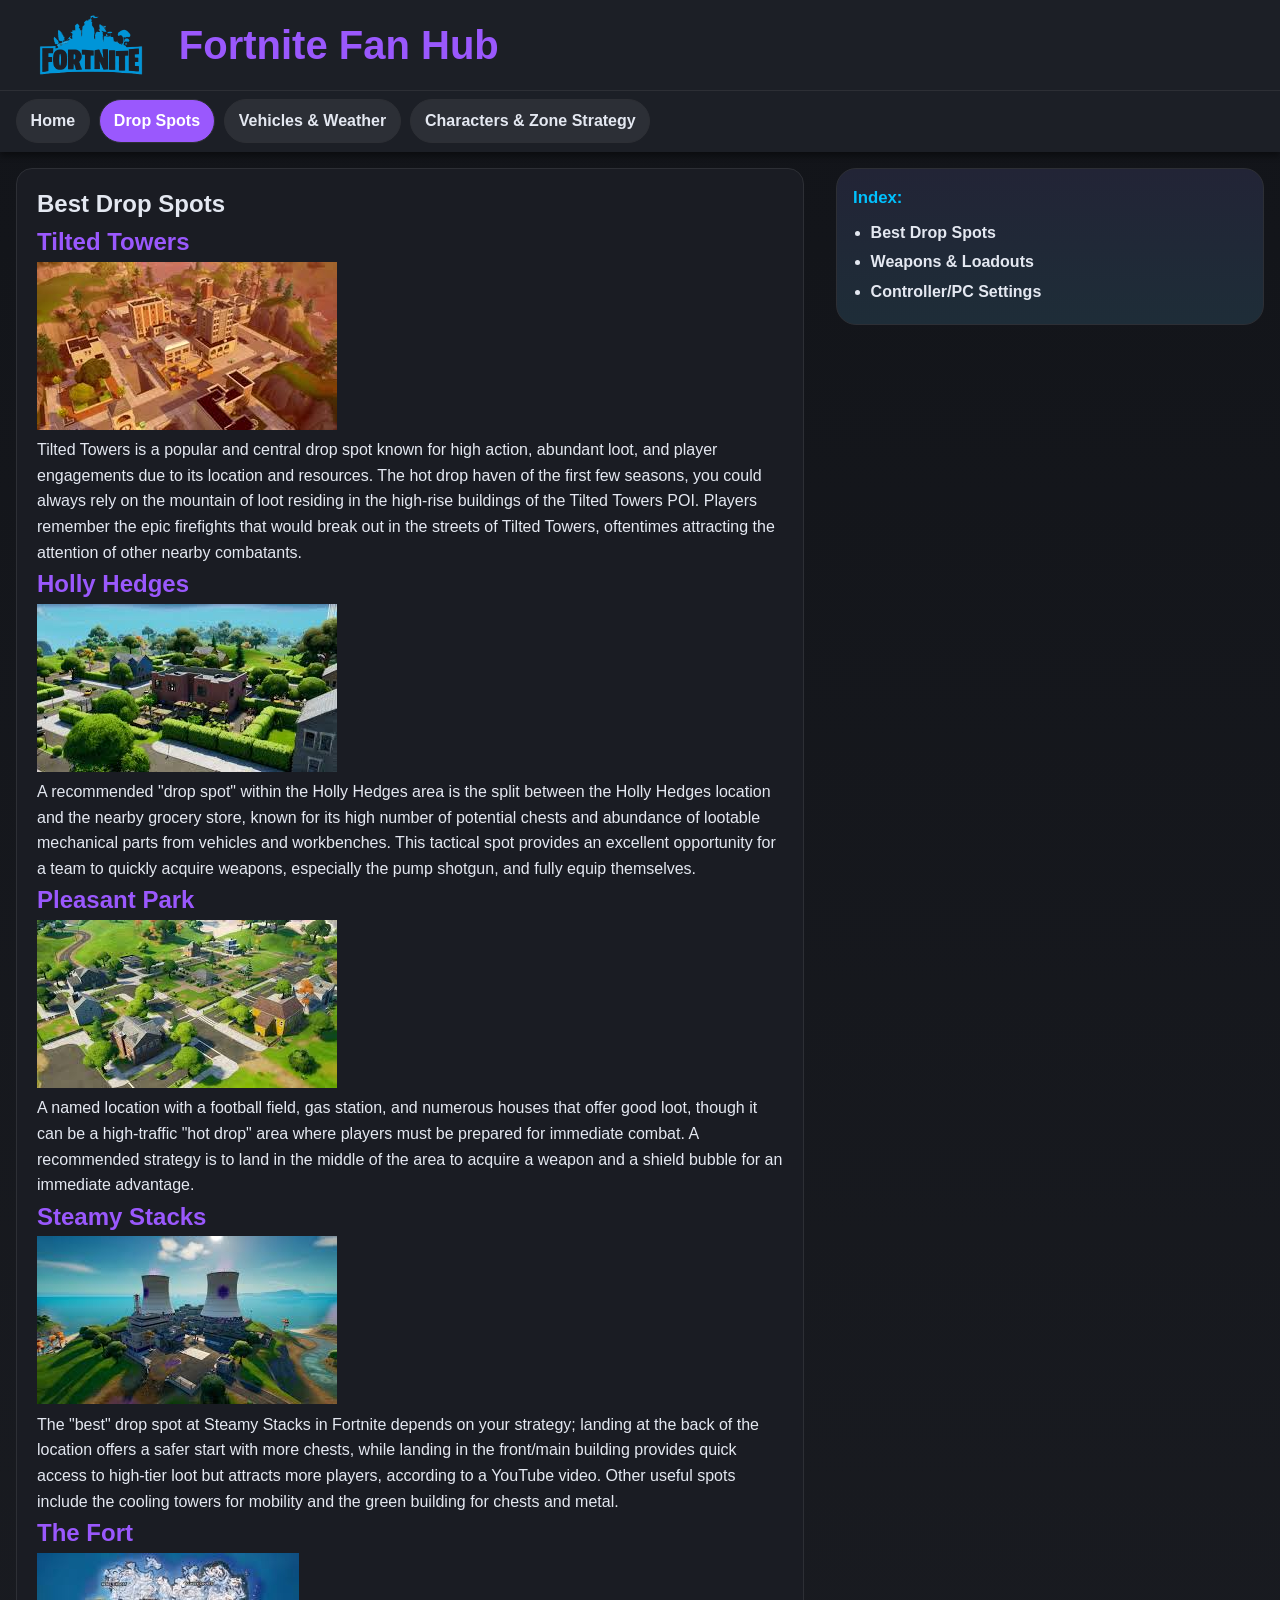
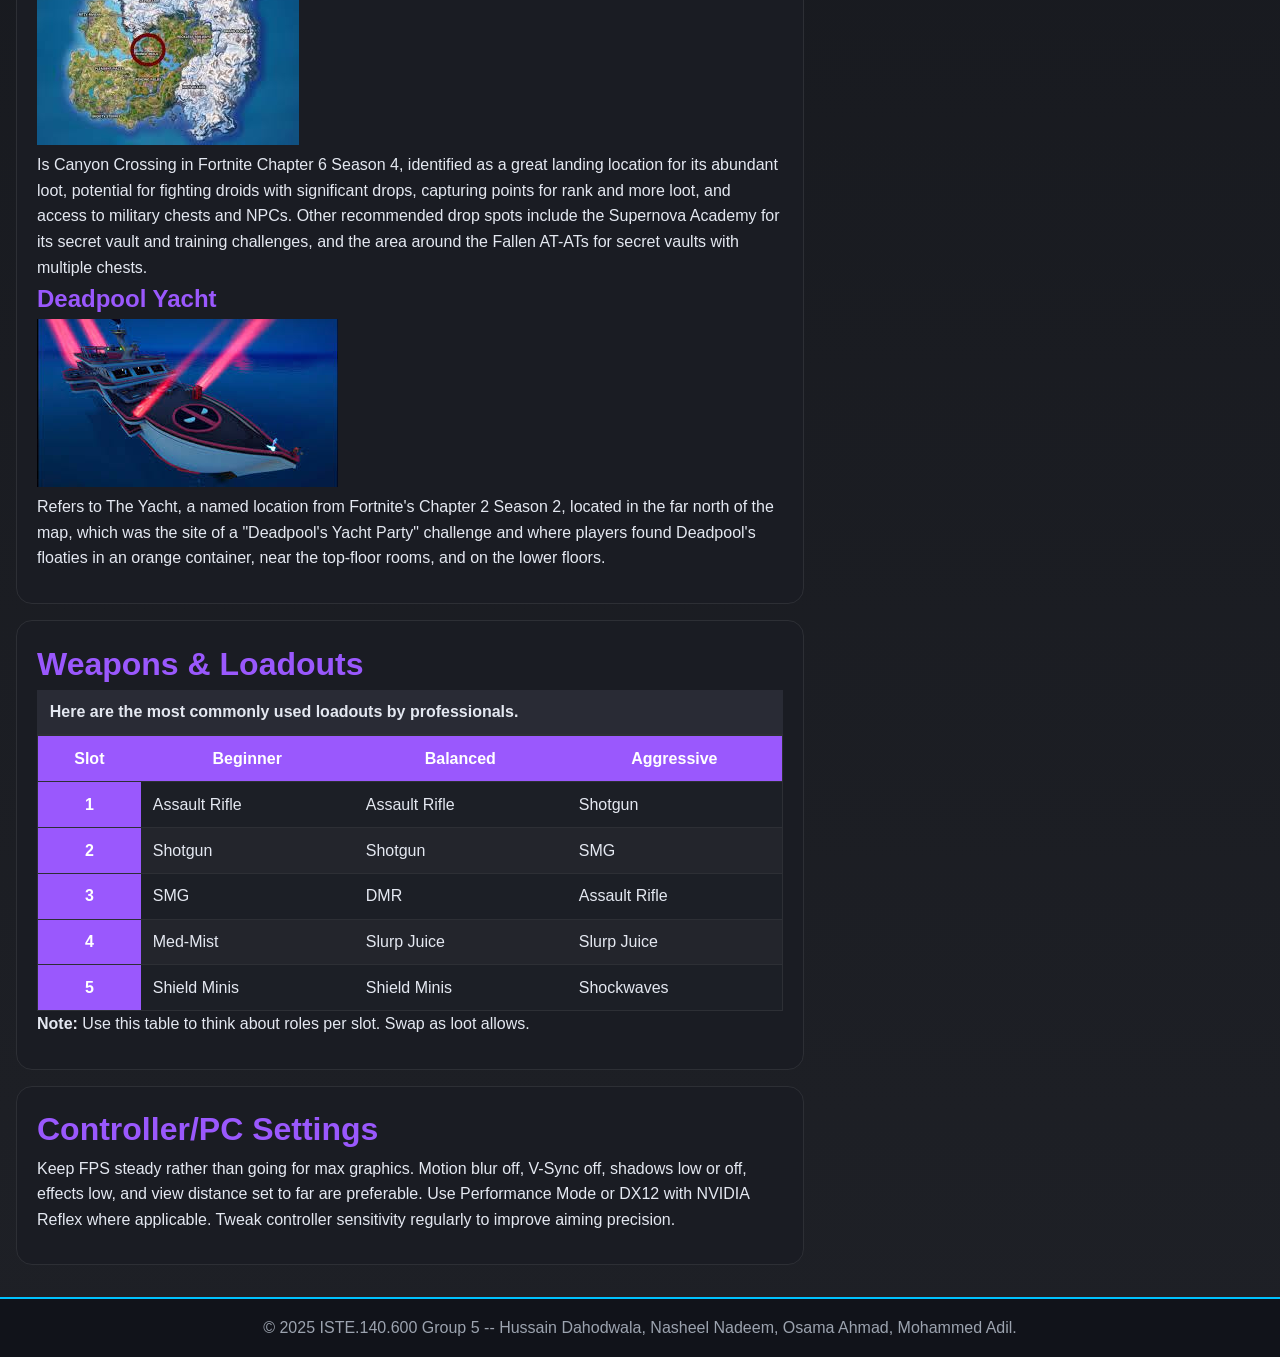
==== Informative Website/page2.html @ cb5ce431 "Updated Informative Website" ====
<!doctype html>
<html lang="en">
<head>
  <meta charset="utf-8">
  <meta name="viewport" content="width=device-width, initial-scale=1">
  <title>Drop Spots & Loadouts — Fortnite Fan Hub</title>
  <!-- Link to css file -->
  <link rel="stylesheet" href="assets/css/style.css">
</head>
<body>
  <!-- Skip link to improve accessibility -->
  <a class="skip-link" href="#main">Skip to content</a>
  <div class="wrapper">
    <!-- Site Header with logo and navigation -->
    <header class="site-header">
      <div class="brand">
        <!-- Logo image -->
        <img src="assets/images/logo.png" alt="Fortnite Fan Hub logo" width="150" height="60">
        <h1>Fortnite Fan Hub</h1>
      </div>
      <!-- Primary navigation bar -->
      <nav class="primary" aria-label="Primary">
        <ul>
          <li><a href="index.html">Home</a></li>
          <li><a href="page2.html" aria-current="page">Drop Spots</a></li>
          <li><a href="page3.html">Vehicles & Weather</a></li>
          <li><a href="page4.html">Characters & Zone Strategy</a></li>
        </ul>
      </nav>
    </header>

    <!-- The main class that contains the main content  -->
    <div class="content">
      <main id="main">
        <article class="card" id="drop-spots">
          <h1>Best Drop Spots</h1>
          <dl>
            <dt>Tilted Towers</dt>
            <dd>
              <img src="assets/images/tilted.jpeg" alt="Tilted Towers image">
              <p>Tilted Towers is a popular and central drop spot known for high action, abundant loot, and player engagements due to its location and resources. The hot drop haven of the first few seasons, you could always rely on the mountain of loot residing in the high-rise buildings of the Tilted Towers POI. Players remember the epic firefights that would break out in the streets of Tilted Towers, oftentimes attracting the attention of other nearby combatants.</p>
            </dd>

            <dt>Holly Hedges</dt>
            <dd>
              <img src="assets/images/holly.jpeg" alt="Holly Hedges image">
              <p>A recommended "drop spot" within the Holly Hedges area is the split between the Holly Hedges location and the nearby grocery store, known for its high number of potential chests and abundance of lootable mechanical parts from vehicles and workbenches. This tactical spot provides an excellent opportunity for a team to quickly acquire weapons, especially the pump shotgun, and fully equip themselves.</p>
            </dd>

            <dt>Pleasant Park</dt>
            <dd>
              <img src="assets/images/pp.jpeg" alt="Pleasant Park image">
              <p>A named location with a football field, gas station, and numerous houses that offer good loot, though it can be a high-traffic "hot drop" area where players must be prepared for immediate combat. A recommended strategy is to land in the middle of the area to acquire a weapon and a shield bubble for an immediate advantage.</p>
            </dd>

            <dt>Steamy Stacks</dt>
            <dd>
              <img src="assets/images/ss.jpeg" alt="Steamy Stacks image">
              <p>The "best" drop spot at Steamy Stacks in Fortnite depends on your strategy; landing at the back of the location offers a safer start with more chests, while landing in the front/main building provides quick access to high-tier loot but attracts more players, according to a YouTube video. Other useful spots include the cooling towers for mobility and the green building for chests and metal.</p>
            </dd>

            <dt>The Fort</dt>
            <dd>
              <img src="assets/images/fort.jpeg" alt="The Fort image">
              <p>Is Canyon Crossing in Fortnite Chapter 6 Season 4, identified as a great landing location for its abundant loot, potential for fighting droids with significant drops, capturing points for rank and more loot, and access to military chests and NPCs. Other recommended drop spots include the Supernova Academy for its secret vault and training challenges, and the area around the Fallen AT-ATs for secret vaults with multiple chests. </p>
            </dd>

            <dt>Deadpool Yacht</dt>
            <dd>
              <img src="assets/images/deadpool.jpeg" alt="Deadpool Yacht image">
              <p>Refers to The Yacht, a named location from Fortnite's Chapter 2 Season 2, located in the far north of the map, which was the site of a "Deadpool's Yacht Party" challenge and where players found Deadpool's floaties in an orange container, near the top-floor rooms, and on the lower floors. </p>
            </dd>
          </dl>
        </article>

        <!-- Content that describes loadouts and weapons to use -->
        <article class="card" id="weapons">
          <h2>Weapons &amp; Loadouts</h2>
          <table class="data">
            <caption>Here are the most commonly used loadouts by professionals.</caption>
            <thead>
              <tr>
                <th scope="col">Slot</th>
                <th scope="col">Beginner</th>
                <th scope="col">Balanced</th>
                <th scope="col">Aggressive</th>
              </tr>
            </thead>
            <tbody>
              <tr><th scope="row">1</th><td>Assault Rifle</td><td>Assault Rifle</td><td>Shotgun</td></tr>
              <tr><th scope="row">2</th><td>Shotgun</td><td>Shotgun</td><td>SMG</td></tr>
              <tr><th scope="row">3</th><td>SMG</td><td>DMR</td><td>Assault Rifle</td></tr>
              <tr><th scope="row">4</th><td>Med-Mist</td><td>Slurp Juice</td><td>Slurp Juice</td></tr>
              <tr><th scope="row">5</th><td>Shield Minis</td><td>Shield Minis</td><td>Shockwaves</td></tr>
            </tbody>
          </table>
          <p><strong>Note:</strong> Use this table to think about roles per slot. Swap as loot allows.</p>
        </article>

        <!-- Content that describes recommened settings to use for controller users and pc users -->
        <article class="card" id="settings">
          <h2>Controller/PC Settings</h2>
          <p>Keep FPS steady rather than going for max graphics. Motion blur off, V-Sync off, shadows low or off, effects low, and view distance set to far are preferable. Use Performance Mode or DX12 with NVIDIA Reflex where applicable. Tweak controller sensitivity regularly to improve aiming precision.</p>
        </article>
      </main>

      <!-- Aside sidebar that points and scrolls to different parts of the html structure  -->
      <aside class="sidebar" aria-label="Sidebar">
        <h2>Index:</h2>
        <ul>
          <li><a href="#drop-spots">Best Drop Spots</a></li>
          <li><a href="#weapons">Weapons &amp; Loadouts</a></li>
          <li><a href="#settings">Controller/PC Settings</a></li>
        </ul>
      </aside>
    </div>

    <!-- Footer, that shows at the bottom of the webpage, copyright information and names -->
    <footer class="site-footer">
      &copy; 2025 ISTE.140.600 Group 5 -- Hussain Dahodwala, Nasheel Nadeem, Osama Ahmad, Mohammed Adil.
    </footer>
  </div>
</body>
</html>
---- Informative Website/assets/css/style.css ----
/* ISTE-140 Project 1 — Parts 1–3
   Student: Hussain Dahodwala, Osama Ahmad, Nasheel Nadeem, Mohammed Adil
   Theme: Fortnite Fan Hub
   NOTE (from assignment): Pages can have more elements and subsections
   and a more complex layout, but must follow the general rules and cannot
   miss any of the required elements (header, nav, main, aside, footer).
*/

:root{
  --ink:#0e1015;              
  --accent:#9A58FD;           
  --accent2:#00c2ff;         
  --border:#2d2f35;          
  --card:#1a1c23;             
  --text-light:#e4e8f1;       
}

*{margin:0;padding:0;box-sizing:border-box}
body{
  min-height:100vh; /* Incase */
  font:16px/1.6 Arial, sans-serif;
  color:var(--text-light);         
  background:linear-gradient(180deg,#121419,#1e2026); /* 180 means it goes from top to bottom */
}

/* --- Page wrapper for footer push --- */
.wrapper{
  width:100%; /* full screen */
  max-width:100%; /* doesn't exceed the full screen */
  margin:0 auto; /* removes any margin */
  min-height:100vh; /* pushes the footer down to the bottom */
  display:flex; /* convert it into a flex to help in pushing the footer down */
  flex-direction:column; /* header -> content -> footer. */
}

.content{
  flex:1;
  padding:1rem; /* the space between the main bar and the content in middle */
}

/* --- Header --- */
.site-header{
  position:sticky;
  top:0;
  z-index:10; /* Header type is sticky which keeps it at the top even if scrolling down */
  background:#1c1f26;
  box-shadow: 0 4px 6px rgba(0,0,0,0.4);
}

/* For the picture and writing to be in the same line (in the top of the page) */
.brand{
  display:flex;
  align-items:center;
  gap:.8rem;
  padding:.8rem 1rem;
}

.brand h1{
  font-size:2.5rem;
  color:var(--accent);  
}

/* The Bar */
nav.primary{
  border-top:1px solid var(--border);
  background:#1c1f26;
}

/* Categories */
nav.primary ul{
  list-style:none;
  display:flex; /* Used to put them side by side */
  gap:.6rem;
  flex-wrap:wrap; /* If categories exceeded then have another line */
  padding:.55rem 1rem;
}

/* Categories */
nav.primary a{
  display:inline-block; /* Makes the button act as a block */
  padding:.5rem .85rem; /* space sizes on sides and top/bottom */
  text-decoration:none; /* No underline */
  font-weight:700;
  color:var(--text-light);     
  background:#2c2f36;        
  border:1px solid var(--border);
  border-radius:999px; /* To make the button fully round */
  transition:all 0.3s ease;    
}

/* Active page tab */
nav.primary a[aria-current="page"] {
  background: var(--accent); /* active purple */
  color: #fff;               /* active text */
}

/* When the mouse is on the button */
nav.primary a:hover{
  background:var(--accent);
  color:#fff;
  transform: scale(1.05);      /* This helps in making a small pop in the  */
}

/* main + sidebar */
main,.sidebar{width:100%;}
@media(min-width:900px){
  .content{display:flex;gap:2rem;align-items:flex-start;}
  main{flex:2;} /* Welcome Gamers part */
  .sidebar{flex:1;} /* Quick links */
  .aside-left{flex-direction:row-reverse;} /* swap columns */
}

/* Sidebar */
.sidebar{
  background: linear-gradient(180deg,#222436,#1e2d38); 
  border:1px solid var(--border);
  border-radius:20px;         
  padding:1rem;
}
.sidebar h2{
  font-size:1.05rem;
  margin-bottom:.5rem; /* For heading */
  color:var(--accent2);         
}
.sidebar p{color:#9ca3af;} /* paragraph */
.sidebar ul{margin:.5rem 0 0 1.1rem;} /* unordered list */
.sidebar li{margin:.25rem 0;} /* list have vertical space between each list item */
.sidebar a{
  text-decoration:none;
  font-weight:600;
  color:var(--text-light);     
}
.sidebar a:hover{
  text-decoration:underline;
  color:var(--accent2);         
}

/* Cards */
.card{
  background:var(--card);
  border:1px solid var(--border);
  border-radius:16px;
  padding:1rem 1.25rem 2rem; /* top right bottom left */
  margin-bottom:1rem;
  color:var(--text-light);     
}
.card:hover{
  box-shadow: 0 12px 24px rgba(0,0,0,0.45); 
}
.card h2{
  font-size:2rem;
  margin-top:.1rem; /* For heading */
  color:var(--accent);          
}
.card h3{
  font-size:1.5rem;
  margin-top:.1rem; /* For heading */
  color:var(--accent2);         
}
.card ul{
  padding-left: 1.5em;
}
.card dt{
  font-size: 1.5em;
  font-weight: bold;
  color: #9A58FD;
}

/* Home Image */
.figure-wrap{
  float:right;
  width:min(38%,420px);
  margin:0 0 1rem 1rem; /* top right bottom left */
  border:1px solid var(--border);
  border-radius:16px;
  overflow:hidden;
  background:#1f2026;
  box-shadow: 0 4px 6px #000;
}
.figure-wrap img{display:block;width:100%;height:auto;}
.figure-wrap figcaption{
  font-size:.85rem;
  padding:.4rem .6rem;
  background:#11131a;
  border-top:1px solid var(--border);
  color:var(--text-light);
}

/* Tables */
table.data{
  width:100%;
  border-collapse:collapse;
  border:1px solid var(--border);
  background:#1c1f26;
  color:var(--text-light);
}
table.data caption{
  text-align:left;
  font-weight:700;
  padding:.6rem .8rem;
  background:#292b35;
  border-bottom:1px solid var(--border);
}
table.data th,table.data td{
  padding:.6rem .75rem;
  border-top:1px solid var(--border);
}
table.data th{
  background:var(--accent);     
  color:#fff;                   
}
tbody tr:nth-child(even){
  background:#23252c;
}
tbody tr:hover {
  background:#2c2f38;
}

/* Footer */
.site-footer{
  margin-top:0;
  padding:1rem 1.25rem;
  border-top:2px solid var(--accent2); 
  background:#11131a;             
  color:#9ca3af;                   
  text-align:center;
}

/* Accessibility */
.skip-link{
  position:absolute;
  left:-9999px;
  width:1px;
  height:1px;
  overflow:hidden;
}
.skip-link:focus{
  position:static;
  width:auto;
  height:auto;
  padding:.4rem .6rem;
  background:#000;
  color:#fff;
  border-radius:12px;
}

/* Helps in focus mode when your mouse is on one of the buttons */
a:focus,button:focus{
  outline:3px solid var(--accent2);
  outline-offset:2px;
}
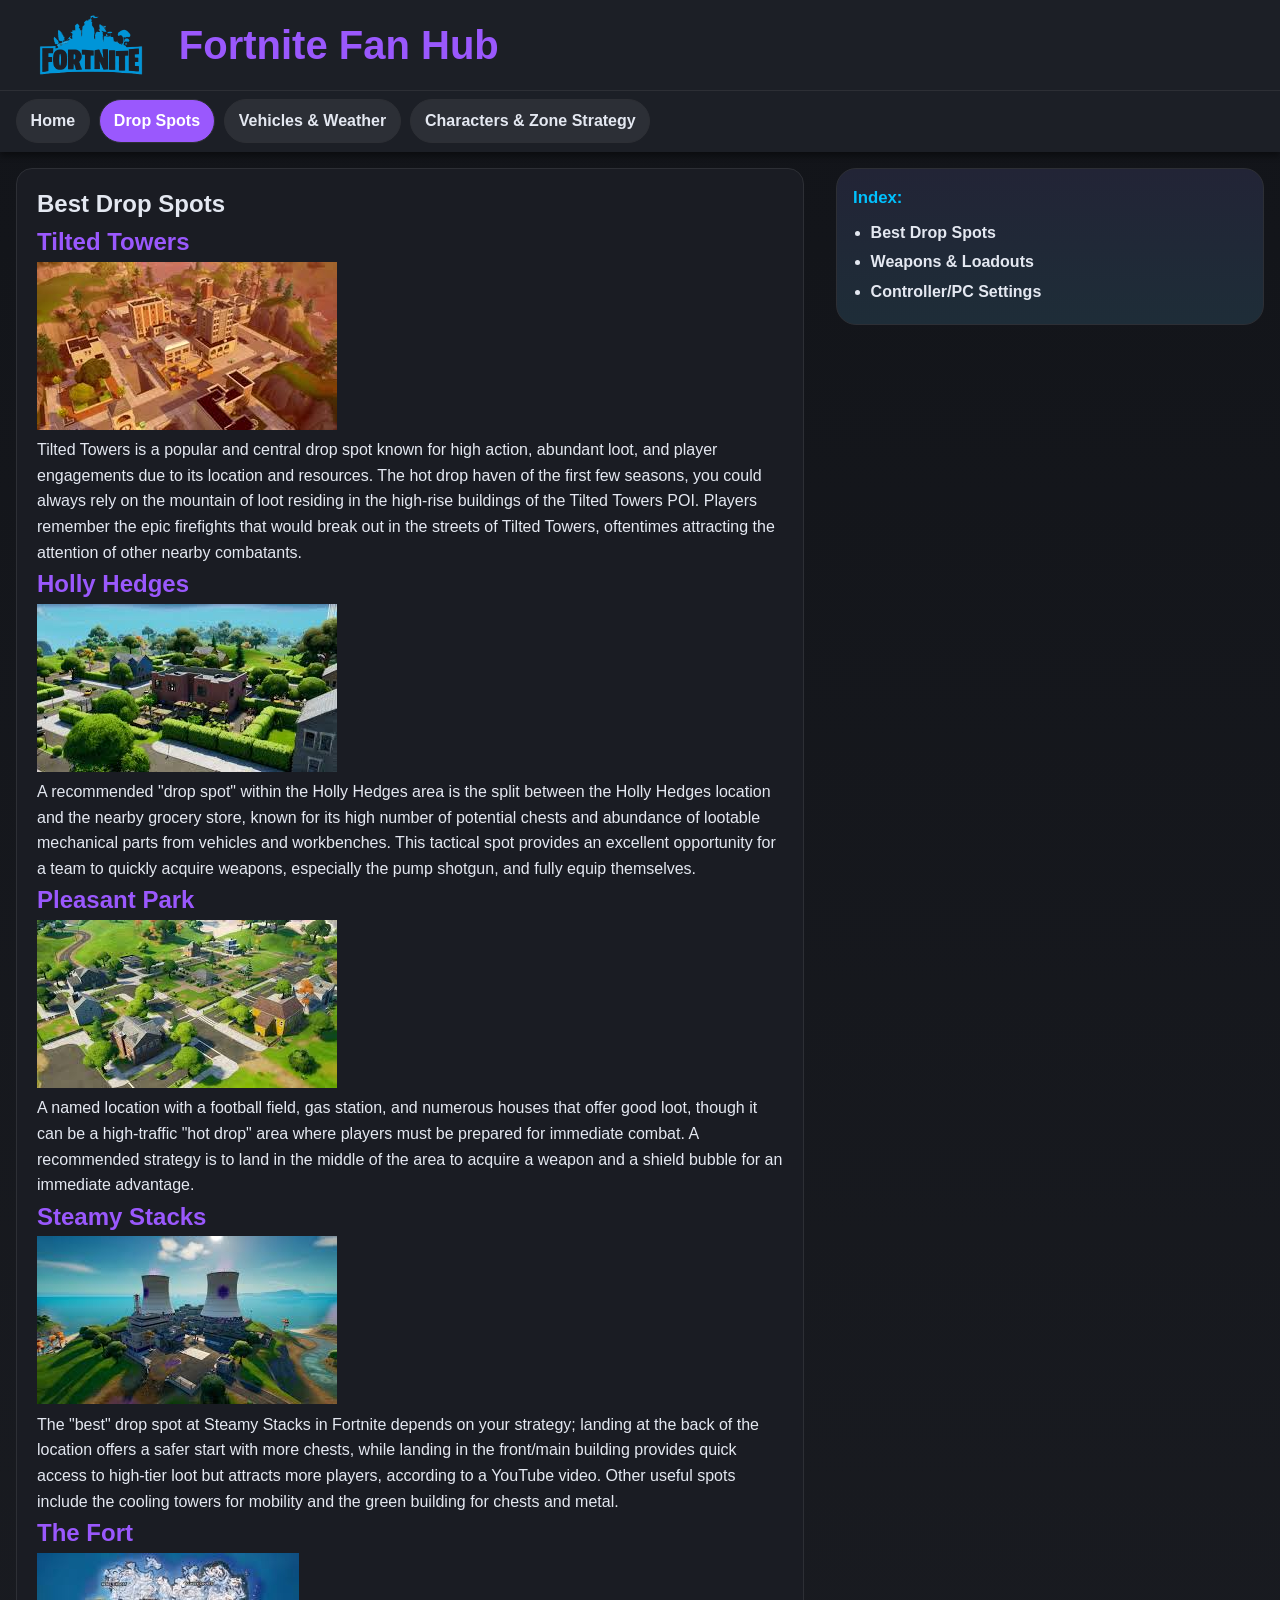
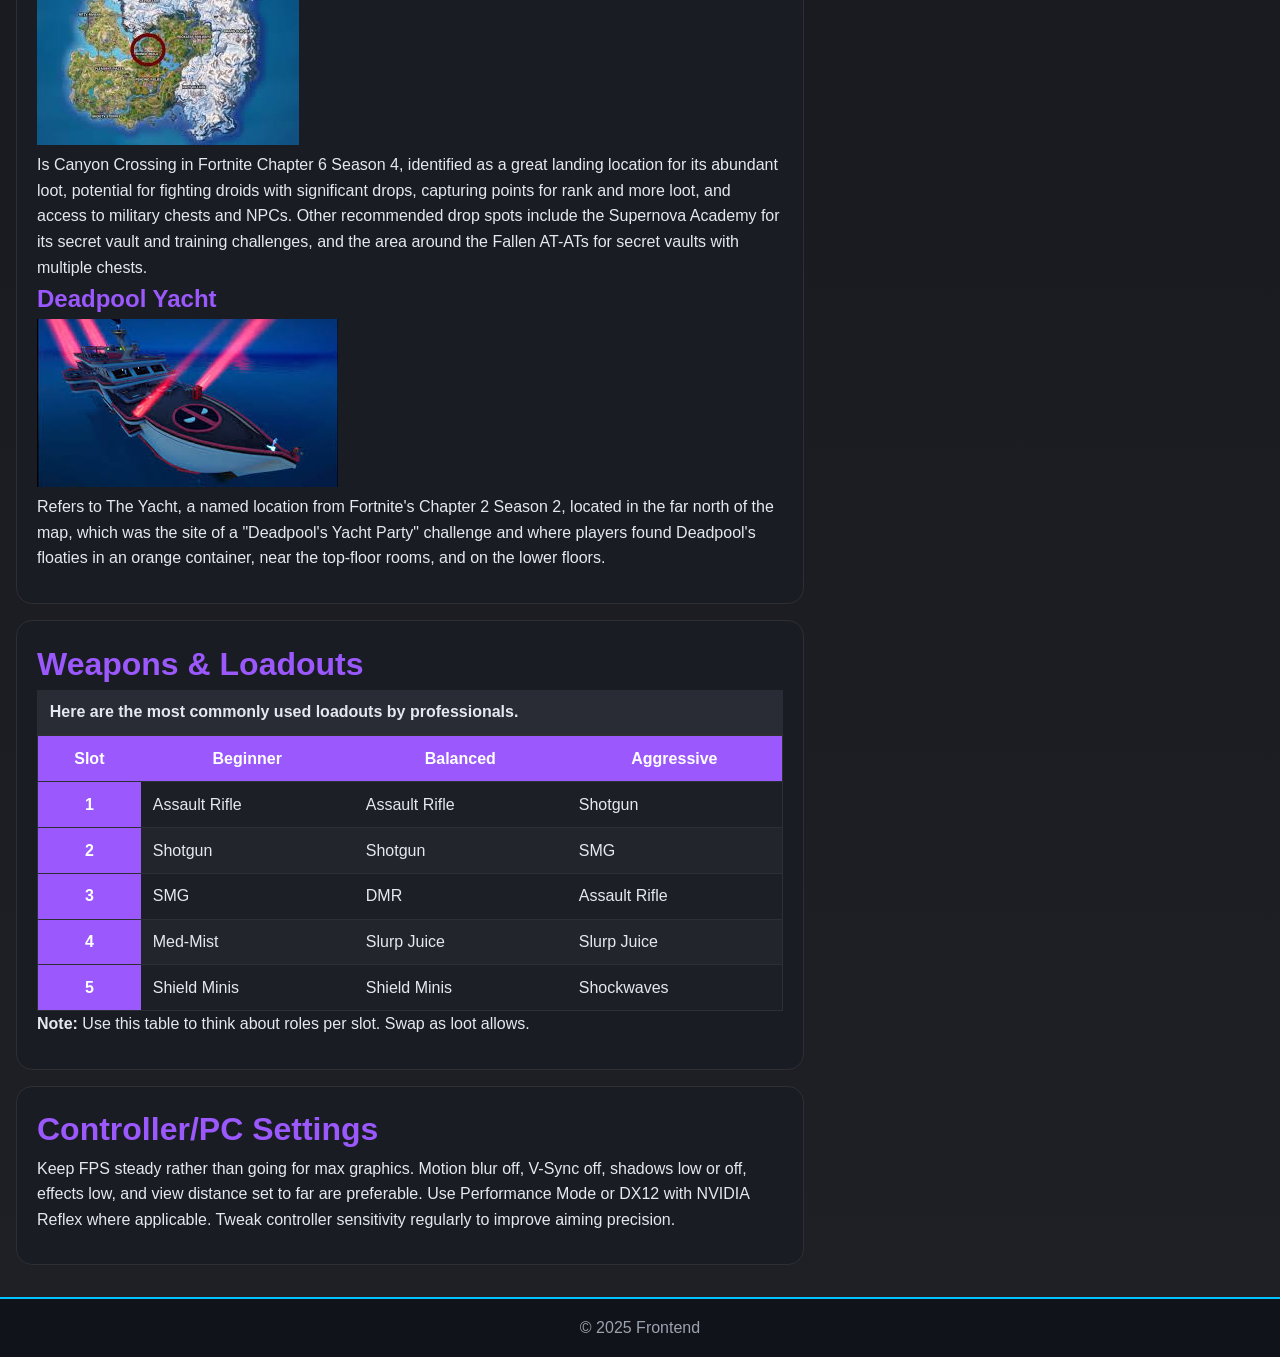
==== commit 19e00af9: "Improve README and clean repository for public GitHub" ====
--- a/Informative Website/page2.html
+++ b/Informative Website/page2.html
@@ -117,7 +117,7 @@
 
     <!-- Footer, that shows at the bottom of the webpage, copyright information and names -->
     <footer class="site-footer">
-      &copy; 2025 ISTE.140.600 Group 5 -- Hussain Dahodwala, Nasheel Nadeem, Osama Ahmad, Mohammed Adil.
+      &copy; 2025 Frontend
     </footer>
   </div>
 </body>
